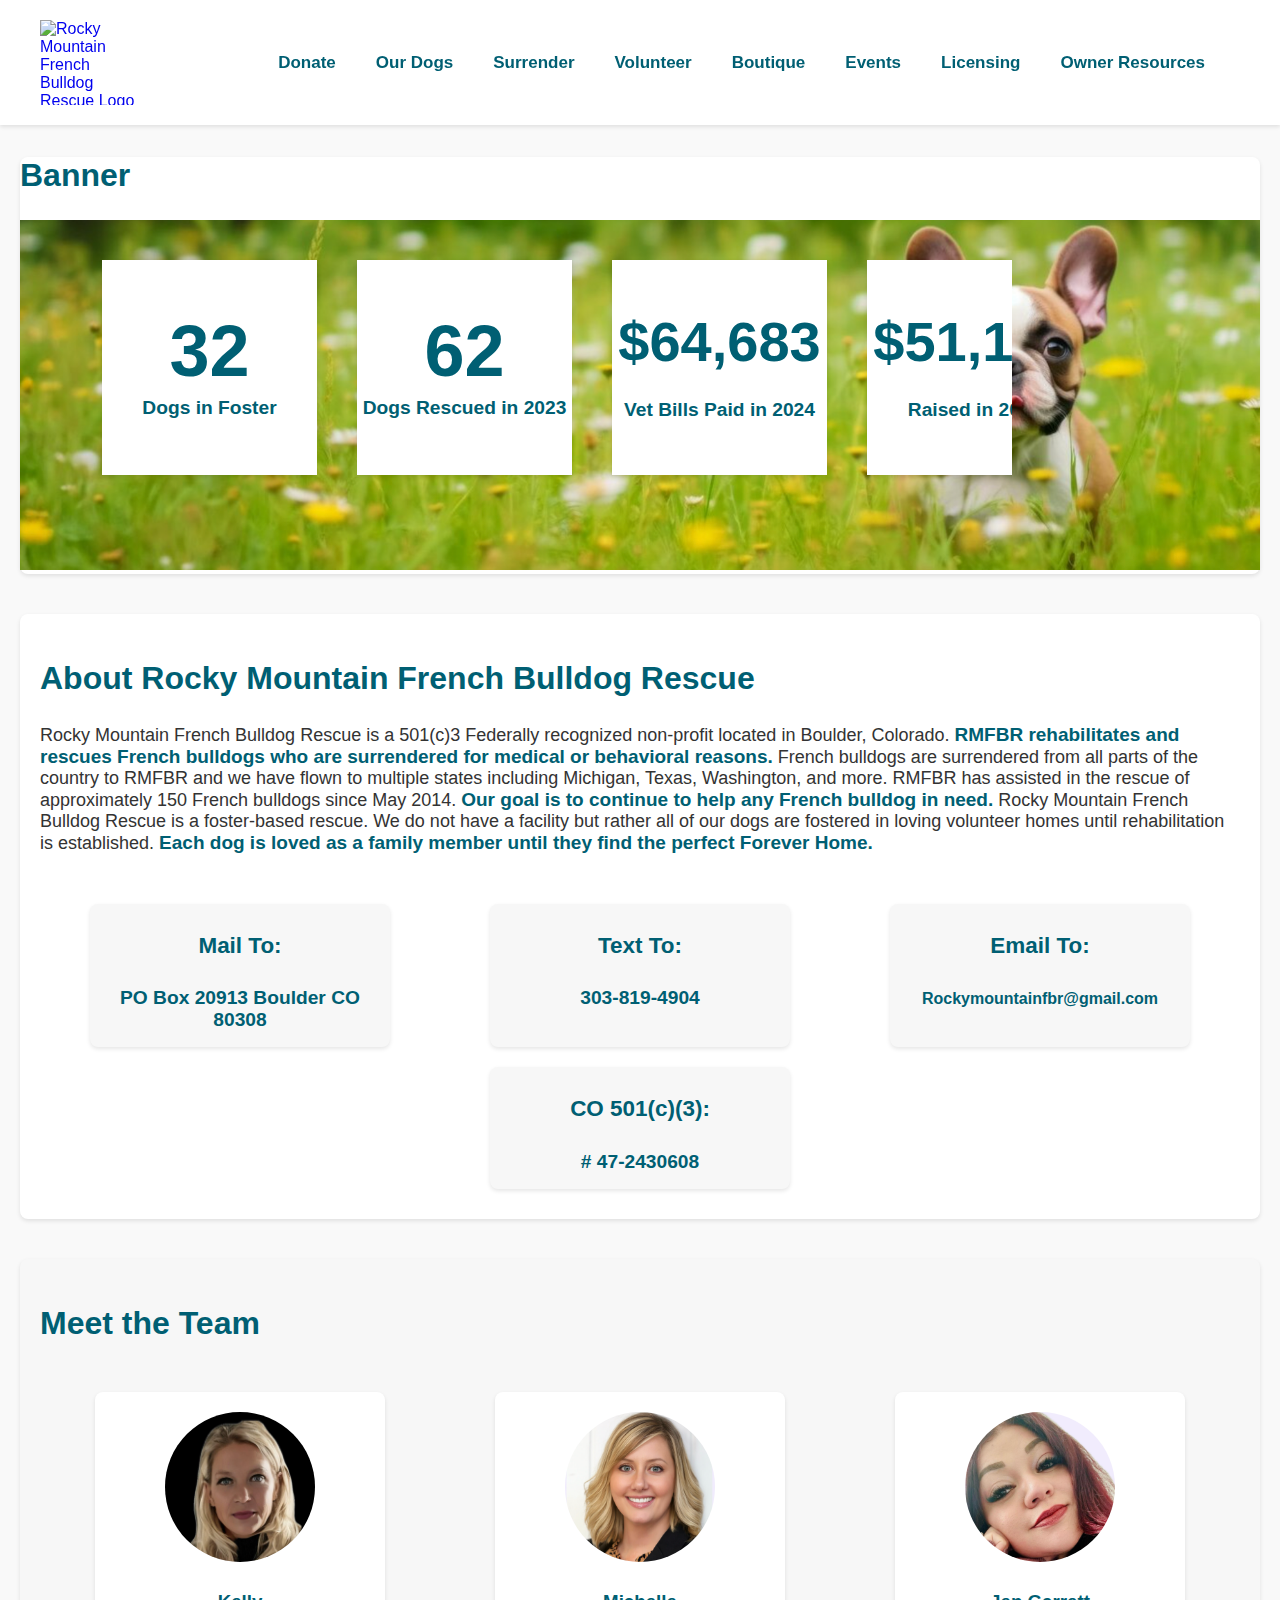
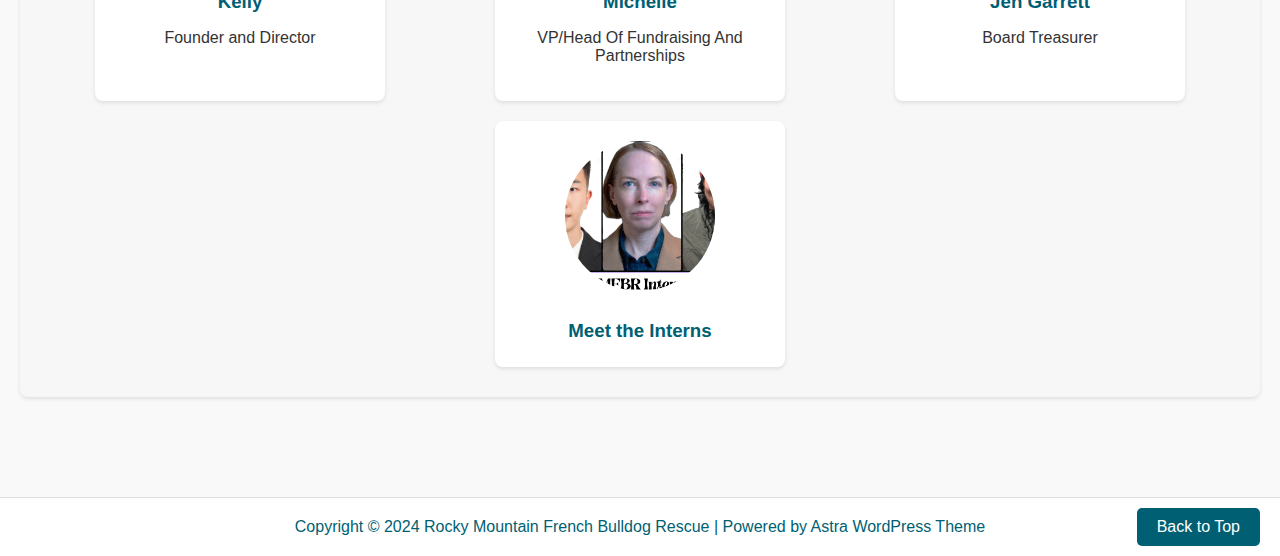
==== RMFBR-Home.html @ 95e0d9e5 "Upload of RMFBR Site Redesign" ====
<!DOCTYPE html>
<html lang="en">

<head>
    <meta charset="utf-8">
    <title>Rocky Mountain French Bulldog Rescue</title>
    <link rel="stylesheet" href="styles/home-style.css">
    <link rel="icon" type="image/x-icon"
        href="https://www.rmfbr.org/wp-content/uploads/2024/04/Subject-5-e1714176054548-99x85.png">
</head>

<body>
    <a href="#maincontent" class="skip-link">Skip to main content</a>
    <header class="site-header" id="masthead" itemscope itemtype="https://schema.org/WPHeader">
        <div class="header-container">
            <a href="https://alexa2300.github.io/RMFBR/RMFBR-Home.html" class="logo-link"
                aria-label="Rocky Mountain French Bulldog Rescue Home" aria-current="page">
                <div class="logo-container" itemscope itemtype="https://schema.org/Organization">
                    <img src="https://www.rmfbr.org/wp-content/uploads/2024/04/Subject-5-e1714176054548-99x85.png"
                        alt="Rocky Mountain French Bulldog Rescue Logo" class="logo-img" itemprop="logo">
                    <div class="site-title-wrap">
                        <h1 class="site-title" itemprop="name">Rocky Mountain French Bulldog Rescue</h1>
                        <p class="site-description" itemprop="description">Because Every French Bulldog Deserves a
                            Furever Home</p>
                    </div>
                </div>
            </a>
            <nav class="site-navigation" aria-label="Site Navigation: Top Menu">
                <ul class="nav-menu">
                    <li><a href="https://alexa2300.github.io/RMFBR/RMFBR-Donate.html"
                            aria-label="Donate Page">Donate</a></li>
                    <li><a href="https://www.rmfbr.org/our-dogs/" aria-label="Our Dogs Page">Our Dogs</a></li>
                    <li><a href="https://www.rmfbr.org/surrender/" aria-label="Surrender Page">Surrender</a></li>
                    <li><a href="https://www.rmfbr.org/home/volunteer-2/" aria-label="Volunteer Page">Volunteer</a></li>
                    <li><a href="https://www.rmfbr.org/boutique/" aria-label="Boutique Page">Boutique</a></li>
                    <li><a href="https://www.rmfbr.org/events/" aria-label="Events Page">Events</a></li>
                    <li><a href="https://www.rmfbr.org/about-us/licensing-2/" aria-label="Licensing Page">Licensing</a>
                    </li>
                    <li><a href="https://www.rmfbr.org/french-bulldog-resources/"
                            aria-label="Owner Resources Page">Owner Resources</a></li>
                </ul>
            </nav>
        </div>
    </header>

    <main id="maincontent">
        <section id="banner" class="content-section">
            <h2 class="visually-hidden">Banner</h2>
            <img src="images/french-banner.png" alt="French Bulldog standing in a field of flowers"
                class="banner-image">
            <ul class="stats-list">
                <li class="stats-card">
                    <div class="stats-number">32</div>
                    <div class="stats-label">Dogs in Foster</div>
                </li>
                <li class="stats-card">
                    <div class="stats-number">62</div>
                    <div class="stats-label padding-right">Dogs Rescued in 2023</div>
                </li>
                <li class="stats-card reduced-font">
                    <div class="stats-number">$64,683</div>
                    <div class="stats-label add-padding padding-right">Vet Bills Paid in 2024</div>
                </li>
                <li class="stats-card reduced-font">
                    <div class="stats-number">$51,159</div>
                    <div class="stats-label add-padding">Raised in 2024</div>
                </li>
            </ul>
        </section>

        <section id="introduction" class="content-section">
            <h2>About Rocky Mountain French Bulldog Rescue</h2>
            <p>Rocky Mountain French Bulldog Rescue is a 501(c)3 Federally recognized non-profit located in Boulder,
                Colorado. <strong>RMFBR rehabilitates and rescues French bulldogs who are surrendered for medical or
                    behavioral reasons.</strong> French bulldogs are surrendered from all parts of the country to RMFBR
                and we have flown to multiple
                states including Michigan, Texas, Washington, and more. RMFBR has assisted in the rescue of
                approximately 150
                French bulldogs since May 2014. <strong>Our goal is to continue to help any French bulldog in
                    need.</strong> Rocky
                Mountain French Bulldog Rescue is a foster-based rescue. We do not have a facility but rather all of our
                dogs are
                fostered in loving volunteer homes until rehabilitation is established. <strong>Each dog is loved as a
                    family
                    member until they find the perfect Forever Home.</strong></p>

            <ul class="contact-list">
                <li class="contact-card">
                    <h3><strong>Mail To:</strong></h3>
                    <p><strong>PO Box 20913 Boulder CO 80308</strong></p>
                </li>
                <li class="contact-card">
                    <h3><strong>Text To:</strong></h3>
                    <p><strong>303-819-4904</strong></p>
                </li>

                <li class="contact-card">
                    <h3><strong>Email To:</strong></h3>
                    <p><strong><a href="mailto:Rockymountainfbr@gmail.com"
                                aria-label="Email Rocky Mountain FBR">Rockymountainfbr@gmail.com</a></strong></p>
                </li>
                <li class="contact-card">
                    <h3><strong>CO 501(c)(3):</strong></h3>
                    <p><strong># 47-2430608</strong></p>
                </li>
            </ul>
        </section>

        <section id="meet-the-team" class="content-section">
            <h2>Meet the Team</h2>
            <ul class="team-list">
                <li class="team-card">
                    <a href="link-to-kelly-page" aria-label="Kelly, Founder and Director">
                        <img src="images/kelly.png" alt="Kelly, Founder and Director" class="team-img">
                        <h3>Kelly</h3>
                        <p>Founder and Director</p>
                    </a>
                </li>
                <li class="team-card">
                    <a href="link-to-michelle-page" aria-label="Michelle, VP/Head Of Fundraising And Partnerships">
                        <img src="images/michelle.png" alt="Michelle, Head Of Fundraising And Partnerships"
                            class="team-img">
                        <h3>Michelle</h3>
                        <p>VP/Head Of Fundraising And Partnerships</p>
                    </a>
                </li>
                <li class="team-card">
                    <a href="link-to-jen-garrett-page" aria-label="Jen Garrett, Board Treasurer">
                        <img src="images/jen.png" alt="Jen Garrett, Board Treasurer" class="team-img">
                        <h3>Jen Garrett</h3>
                        <p>Board Treasurer</p>
                    </a>
                </li>
                <li class="team-card">
                    <a href="link-to-interns-page" aria-label="Meet the Interns">
                        <img src="images/interns.png" alt="Meet the Interns" class="team-img">
                        <h3>Meet the Interns</h3>
                    </a>
                </li>
            </ul>
        </section>
    </main>

    <footer class="site-footer">
        <p>Copyright © 2024 Rocky Mountain French Bulldog Rescue | Powered by Astra WordPress Theme</p>
        <button class="back-to-top" onclick="scrollToTop()" aria-label="Back to Top">Back to Top</button>
    </footer>

    <script>
        function scrollToTop() {
            window.scrollTo({ top: 0, behavior: 'smooth' });
        }
    </script>
</body>

</html>
---- styles/home-style.css ----
body {
    font-family: Arial, sans-serif;
    margin: 0;
    padding: 0;
    background-color: #f9f9f9;
}

p {
    font-size: 18px;
}

h2 {
    font-size: 32px;
}

strong {
    color: #005f73;
    font-size: 19px;
}

.site-header {
    position: fixed;
    top: 0;
    width: 100%;
    z-index: 1000;
    background-color: #ffffff;
    box-shadow: 0 2px 4px rgba(0, 0, 0, 0.1);
}

.header-container {
    display: flex;
    justify-content: space-between;
    align-items: center;
    padding: 20px 40px;
}

.logo-link {
    display: flex;
    align-items: center;
    text-decoration: none;
}

.logo-container {
    display: flex;
    align-items: center;
}

.logo-img {
    width: 99px;
    height: 85px;
    margin-right: 20px;
}

.site-title-wrap {
    display: flex;
    flex-direction: column;
}

.site-title {
    font-size: 1.5em;
    color: #005f73;
    margin: 0;
}

.site-description {
    font-size: 1em;
    color: #007f93;
    margin: 0;
}

.site-navigation {
    display: flex;
}

.nav-menu {
    list-style: none;
    padding: 0;
    margin: 0;
    display: flex;
}

.nav-menu li {
    margin-right: 30px;
}

.nav-menu li a {
    text-decoration: none;
    color: #005f73;
    font-weight: bold;
    font-size: 17px;
    padding: 10px 5px;
    transition: color 0.3s ease, border-bottom 0.3s ease;
    border-bottom: 3px solid transparent;
}

.nav-menu li a:hover,
.nav-menu li a:focus {
    color: #003f4d;
    outline: none;
    border-bottom: 3px solid #003f4d;
}

.nav-menu li a:focus {
    outline: 2px solid #003f4d;
}

@media (max-width: 1000px) {
    .site-header {
        position: static;
    }

    .header-container {
        flex-direction: column;
        align-items: flex-start;
    }

    .site-navigation {
        width: 100%;
    }

    .nav-menu {
        flex-direction: column;
        width: 100%;
    }

    .nav-menu li {
        margin: 10px 0;
    }
}

main {
    padding: 130px 20px 20px;
}

.content-section {
    margin-bottom: 40px;
    padding: 20px;
    background-color: #ffffff;
    box-shadow: 0 2px 4px rgba(0, 0, 0, 0.1);
    border-radius: 8px;
}

.content-section h2 {
    color: #005f73;
}

.content-section p {
    color: #333333;
}

#banner {
    position: relative;
    padding: 0;
    margin-bottom: 40px;
}

.banner-image {
    width: 100%;
    height: auto;
}

.stats-list {
    position: absolute;
    top: 20%;
    left: 5%;
    right: 20%;
    display: flex;
    flex-wrap: nowrap;
    list-style: none;
    padding: 0;
    margin: 0;
    overflow-x: hidden;
    white-space: nowrap;
}

.stats-card {
    background-color: #ffffff;
    box-shadow: 0 2px 4px rgba(0, 0, 0, 0.1);
    padding: 20px;
    margin: 20px;
    width: 175px;
    height: 175px;
    flex: 0 0 auto;
    display: flex;
    flex-direction: column;
    justify-content: center;
    align-items: center;
    text-align: center;
}

.stats-number {
    font-size: 4.5em;
    color: #005f73;
    font-weight: bold;
    margin: 0;
    line-height: 1;
}

.stats-label {
    font-weight: bold;
    font-size: 1.2em;
    color: #005f73;
    margin-top: 10px;
}

.reduced-font .stats-number {
    font-size: 3.5em;
}

.add-padding {
    padding-top: 19px;
}

.padding-right {
    padding-right: 0px;
}

.contact-list {
    list-style: none;
    padding: 0;
    margin: 40px 0 0 0;
    display: flex;
    flex-wrap: wrap;
    justify-content: space-around;
}

.contact-card {
    background-color: #f7f7f7;
    box-shadow: 0 2px 4px rgba(0, 0, 0, 0.1);
    padding: 0px;
    margin: 10px;
    width: 300px;
    text-align: center;
    border-radius: 8px;
}

.contact-card strong {
    padding-top: 10px;
    display: block;
    font-size: 1.2em;
    color: #005f73;
    margin-bottom: 10px;
}

.contact-card p {
    padding-left: 5px;
    padding-right: 5px;
    font-size: 16px;
    color: #333333;
}

.contact-card a {
    font-size: 16px;
    padding-left: 5px;
    padding-right: 5px;
    color: #005f73;
    text-decoration: none;
}

.contact-card:hover,
.contact-card a:focus {

    a {
        text-decoration: underline;
    }
}

#meet-the-team {
    background-color: #f7f7f7;
}

.team-list {
    list-style: none;
    padding: 0;
    margin: 40px 0 0 0;
    display: flex;
    flex-wrap: wrap;
    justify-content: space-around;
}

.team-card {
    background-color: #ffffff;
    box-shadow: 0 2px 4px rgba(0, 0, 0, 0.1);
    padding: 20px;
    margin: 10px;
    width: 250px;
    text-align: center;
    border-radius: 8px;
    transition: transform 0.3s ease, box-shadow 0.3s ease;
}

.team-card:hover,
.team-card:focus {
    transform: translateY(-10px);
    box-shadow: 0 4px 8px rgba(0, 0, 0, 0.2);
}

.team-card a {
    color: inherit;
    text-decoration: none;
    display: block;
}

.team-img {
    width: 150px;
    height: 150px;
    border-radius: 50%;
    margin-bottom: 15px;
    object-fit: cover;
}

.team-card h3 {
    margin: 10px 0 5px 0;
    color: #005f73;
}

.team-card p {
    font-size: 1em;
    color: #333333;
}

.team-card a:hover h3,
.team-card a:focus h3,
.team-card a:hover p,
.team-card a:focus p {
    color: #003f4d;
    font-weight: bold;
}

.site-footer {
    background-color: #ffffff;
    text-align: center;
    padding: 20px 0;
    border-top: 1px solid #e0e0e0;
    margin-top: 40px;
    position: relative;
}

.site-footer p {
    margin: 0;
    color: #005f73;
    font-size: 16px;
}

.back-to-top {
    background-color: #005f73;
    color: #ffffff;
    border: none;
    padding: 10px 20px;
    border-radius: 5px;
    cursor: pointer;
    font-size: 16px;
    position: absolute;
    right: 20px;
    top: 50%;
    transform: translateY(-50%);
    transition: background-color 0.3s ease;
}

.back-to-top:hover,
.back-to-top:focus {
    background-color: #003f4d;
    outline: none;
}

.nav-menu li a:focus {
    outline: 2px solid #003f4d;
}

@media (max-width: 768px) {
    .header-container {
        flex-direction: column;
        align-items: flex-start;
    }

    .site-navigation {
        width: 100%;
    }

    .nav-menu {
        flex-direction: column;
        width: 100%;
    }

    .nav-menu li {
        margin: 10px 0;
    }

    .stats-list {
        top: 40%;
        left: 5%;
        right: 5%;
    }

    .stats-card {
        width: 90%;
        margin: 10px 5%;
    }

    .contact-list {
        flex-direction: column;
        align-items: center;
    }

    .contact-card {
        width: 90%;
    }
}

@media (max-width: 1300px) {
    .site-title-wrap {
        display: none;
    }
}

@media (max-width: 1075px) {
    .stats-list {
        display: none;
    }
}

.skip-link {
    position: absolute;
    top: -40px;
    left: 10px;
    background: #005f73;
    color: #ffffff;
    padding: 8px;
    z-index: 100;
    transition: top 0.3s;
}

.skip-link:focus {
    top: 10px;
}
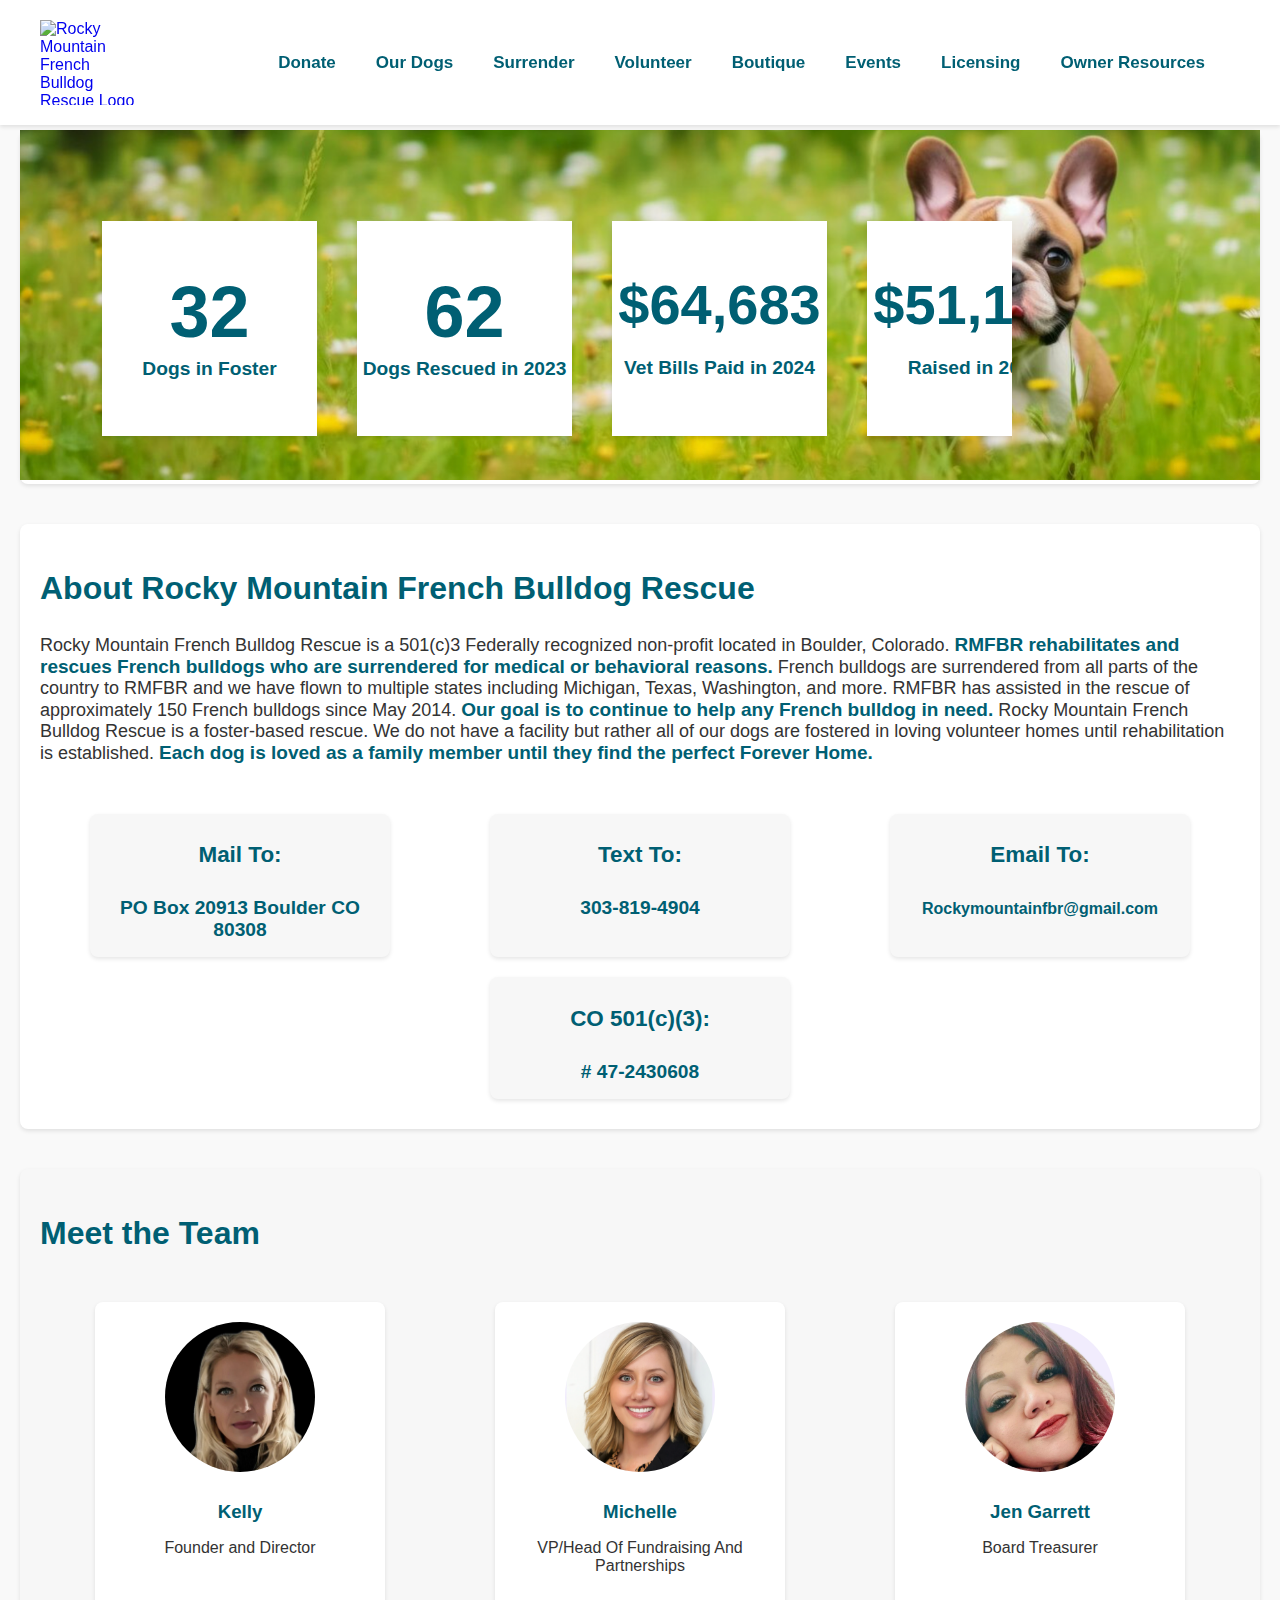
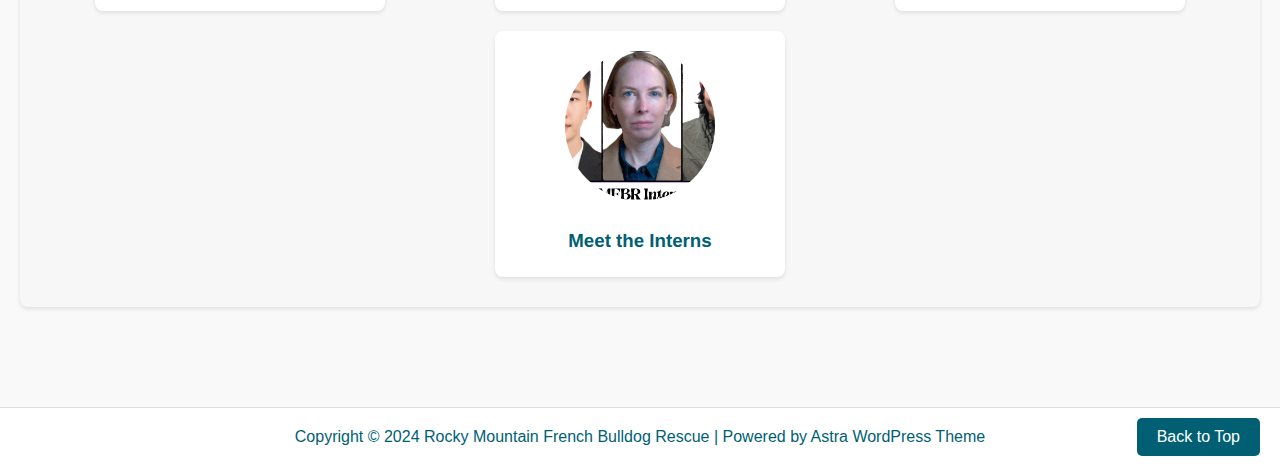
==== commit 9d84b196: "Small page refinements and added readme images" ====
--- a/RMFBR-Home.html
+++ b/RMFBR-Home.html
@@ -59,11 +59,11 @@
                 </li>
                 <li class="stats-card reduced-font">
                     <div class="stats-number">$64,683</div>
-                    <div class="stats-label add-padding padding-right">Vet Bills Paid in 2024</div>
+                    <div class="stats-label-money add-padding padding-right">Vet Bills Paid in 2024</div>
                 </li>
                 <li class="stats-card reduced-font">
                     <div class="stats-number">$51,159</div>
-                    <div class="stats-label add-padding">Raised in 2024</div>
+                    <div class="stats-label-money add-padding">Raised in 2024</div>
                 </li>
             </ul>
         </section>
--- a/styles/home-style.css
+++ b/styles/home-style.css
@@ -157,6 +157,11 @@
 .banner-image {
     width: 100%;
     height: auto;
+}
+
+.visually-hidden {
+    visibility: hidden;
+    position: absolute;
 }
 
 .stats-list {
@@ -196,12 +201,21 @@
     line-height: 1;
 }
 
+
 .stats-label {
     font-weight: bold;
     font-size: 1.2em;
     color: #005f73;
     margin-top: 10px;
 }
+
+.stats-label-money {
+    font-weight: bold;
+    font-size: 1.2em;
+    color: #005f73;
+    margin-top: 5px;
+}
+
 
 .reduced-font .stats-number {
     font-size: 3.5em;
